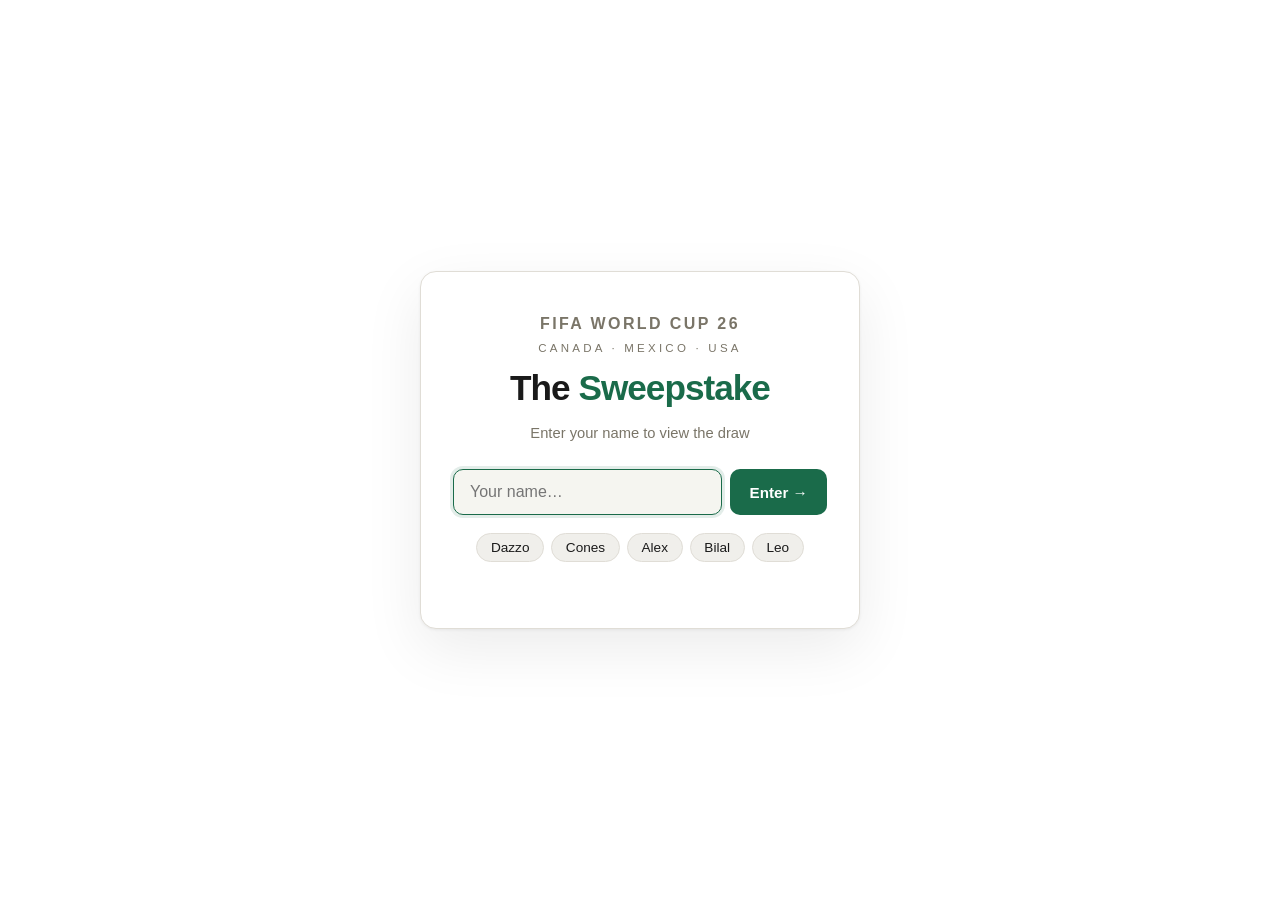
==== index.html @ 01c24647 "Add dramatic clouds-parting reveal on login Replaces the simple fade with two banks of cloud that dr" ====
<!DOCTYPE html>
<html lang="en">
<head>
  <meta charset="UTF-8" />
  <meta name="viewport" content="width=device-width, initial-scale=1.0" />
  <title>World Cup 2026 Sweepstake</title>
  <link rel="stylesheet" href="styles.css" />
</head>
<body class="locked">
  <!-- ===== Gate / login ===== -->
  <div id="gate" class="gate">
    <div class="sky"></div>
    <div class="cloud-bank left"></div>
    <div class="cloud-bank right"></div>
    <div class="gate-card">
      <div class="gate-trophy">FIFA World Cup 26</div>
      <p class="gate-kicker">Canada · Mexico · USA</p>
      <h1 class="gate-title">The <span>Sweepstake</span></h1>
      <p class="gate-sub">Enter your name to view the draw</p>
      <form id="gate-form" autocomplete="off">
        <input id="gate-input" type="text" placeholder="Your name…" aria-label="Your name" spellcheck="false" />
        <button type="submit" class="gate-go">Enter →</button>
      </form>
      <div class="gate-chips" id="gate-chips"></div>
      <p class="gate-error" id="gate-error"></p>
    </div>
  </div>
  <canvas id="confetti" class="confetti"></canvas>

  <!-- ===== Main site ===== -->
  <div id="site" class="site">
  <header>
    <h1>World Cup 2026 <span>Sweepstake</span></h1>
    <p class="tagline">Canada &middot; Mexico &middot; USA &bull; 11 Jun &ndash; 19 Jul 2026</p>
    <nav class="tabs" role="tablist" aria-label="Sections">
      <button class="tab active" data-view="leaderboard" role="tab" id="tab-leaderboard" aria-controls="content" aria-selected="true">Leaderboard</button>
      <button class="tab" data-view="groups" role="tab" id="tab-groups" aria-controls="content" aria-selected="false">Group Stage</button>
      <button class="tab" data-view="bracket" role="tab" id="tab-bracket" aria-controls="content" aria-selected="false">Knockout</button>
      <button class="tab" data-view="players" role="tab" id="tab-players" aria-controls="content" aria-selected="false">Players</button>
    </nav>
  </header>

  <div class="livebar">
    <span id="whoami" class="whoami"></span>
    <span class="livebar-spacer"></span>
    <span id="live-status" class="live-status">&hellip;</span>
    <button id="live-refresh" class="live-refresh" title="Fetch latest results">Refresh</button>
  </div>

  <main id="content" role="tabpanel" tabindex="0" aria-labelledby="tab-leaderboard"></main>

  <footer>
    <p>Results load automatically from ESPN when you sign in. You can also edit <code>data.js</code> by hand &mdash; see <code>README.md</code>.</p>
  </footer>
  </div><!-- /#site -->

  <script src="data.js"></script>
  <script src="thirds.js"></script>
  <script src="engine.js"></script>
  <script src="live.js"></script>
  <script src="app.js"></script>
</body>
</html>
---- styles.css ----
:root {
  --bg: #f5f5f0;
  --panel: #ffffff;
  --panel2: #f0efeb;
  --line: #e0ddd6;
  --text: #1a1a1a;
  --muted: #7a7568;
  --accent: #1a6b4a;
  --gold: #b8860b;
}
* { box-sizing: border-box; }
body {
  margin: 0;
  font-family: -apple-system, BlinkMacSystemFont, "Segoe UI", Roboto, Helvetica, Arial, sans-serif;
  background: var(--bg);
  color: var(--text);
  line-height: 1.45;
}
header {
  padding: 1.4rem 1rem 0;
  text-align: center;
  background: linear-gradient(180deg, #ffffff 0%, var(--bg) 100%);
  border-bottom: 1px solid var(--line);
}
h1 { margin: 0; font-size: 1.8rem; letter-spacing: -0.5px; }
h1 span { color: var(--accent); }
.tagline { color: var(--muted); margin: 0.2rem 0 1rem; font-size: 0.9rem; }

.tabs { display: flex; gap: 0.25rem; justify-content: center; flex-wrap: wrap; }
.tab {
  background: var(--panel); color: var(--muted);
  border: 1px solid var(--line); border-bottom: none;
  padding: 0.6rem 1.1rem; font-size: 0.92rem; font-weight: 600;
  border-radius: 8px 8px 0 0; cursor: pointer;
}
.tab:hover { color: var(--text); }
.tab.active { background: var(--panel2); color: var(--text); border-color: var(--accent); }

.livebar { max-width: 1100px; margin: 0 auto; padding: 0.6rem 1rem 0; display: flex; align-items: center; gap: 0.6rem; justify-content: flex-end; }
.live-status { font-size: 0.8rem; color: var(--muted); }
.live-status::before { content: "\25CF"; margin-right: 0.4rem; }
.live-status.ok { color: var(--accent); }
.live-status.ok::before { color: var(--accent); }
.live-status.loading::before { color: var(--gold); }
.live-status.warn { color: var(--gold); }
.live-status.muted::before { color: var(--muted); }
.live-refresh { background: var(--panel); color: var(--text); border: 1px solid var(--line); border-radius: 7px; padding: 0.3rem 0.7rem; font-size: 0.8rem; cursor: pointer; }
.live-refresh:hover { border-color: var(--accent); }

main { max-width: 1100px; margin: 0 auto; padding: 0.8rem 1rem 3rem; }

/* leaderboard */
table.board { width: 100%; border-collapse: collapse; background: var(--panel); border-radius: 10px; overflow: hidden; box-shadow: 0 1px 3px rgba(0,0,0,0.06); }
table.board th, table.board td { padding: 0.7rem 0.6rem; text-align: center; border-bottom: 1px solid var(--line); }
table.board th { background: var(--panel2); color: var(--muted); font-size: 0.78rem; text-transform: uppercase; letter-spacing: 0.04em; }
table.board td:nth-child(2) { text-align: left; font-weight: 600; }
table.board td.rank { color: var(--muted); }
table.board tr:first-child td.pts { color: var(--gold); }
td.pts, .pts { font-weight: 800; color: var(--accent); font-size: 1.05rem; }
.pchip { display: inline-block; width: 12px; height: 12px; border-radius: 50%; margin-right: 0.5rem; vertical-align: middle; }
.rules { color: var(--muted); font-size: 0.85rem; text-align: center; margin-top: 1rem; }
.rules b { color: var(--text); }
table.board tr.leader td { background: rgba(184,134,11,0.08); }
table.board tr.leader td.pts { color: var(--gold); }
table.board tr.leader.me td { background: linear-gradient(90deg, rgba(184,134,11,0.10), rgba(26,107,74,0.08)); }
.medal { font-size: 1.05rem; line-height: 1; }

/* match centre (leaderboard) */
.matchcentre { display: grid; grid-template-columns: repeat(auto-fit, minmax(300px, 1fr)); gap: 1rem; margin-top: 1.4rem; }
.mc-col { background: var(--panel); border: 1px solid var(--line); border-radius: 12px; padding: 0.9rem 1rem; box-shadow: 0 1px 3px rgba(0,0,0,0.06); }
.mc-col h3 { margin: 0 0 0.6rem; font-size: 0.78rem; color: var(--muted); text-transform: uppercase; letter-spacing: 0.05em; }
.mc-row { display: grid; grid-template-columns: auto auto 1fr; align-items: center; gap: 0.5rem; padding: 0.4rem 0.3rem; border-bottom: 1px solid var(--line); font-size: 0.85rem; }
.mc-row:last-child { border-bottom: none; }
.mc-when { color: var(--muted); font-size: 0.68rem; white-space: nowrap; }
.mc-tag { color: var(--muted); font-size: 0.62rem; font-weight: 700; text-transform: uppercase; letter-spacing: 0.03em; border: 1px solid var(--line); border-radius: 5px; padding: 0.05rem 0.3rem; }
.mc-match { display: grid; grid-template-columns: 1fr auto 1fr; align-items: center; gap: 0.4rem; }
.mc-side { overflow: hidden; text-overflow: ellipsis; white-space: nowrap; }
.mc-side:first-child { justify-self: end; text-align: right; }
.mc-side.win { font-weight: 700; }
.mc-sc { font-weight: 700; color: var(--muted); min-width: 34px; text-align: center; font-variant-numeric: tabular-nums; }
.mc-row.done .mc-sc { color: var(--text); }
.mc-row.today { background: rgba(26,107,74,0.06); border-radius: 6px; }
.mc-row.today .mc-tag { border-color: var(--accent); color: var(--accent); }
.mc-row.mine .mc-when::before { content: "\2605 "; color: var(--accent); }
.mc-empty { color: var(--muted); font-size: 0.85rem; margin: 0.3rem 0; }
.mc-side .bdg, .mc-sc .bdg { color: var(--gold); font-size: 0.6rem; margin-left: 1px; }

/* grid of cards */
.grid { display: grid; grid-template-columns: repeat(auto-fill, minmax(320px, 1fr)); gap: 1rem; }
.card { background: var(--panel); border: 1px solid var(--line); border-radius: 12px; padding: 1rem; box-shadow: 0 1px 3px rgba(0,0,0,0.06); }
.card h3 { margin: 0 0 0.7rem; font-size: 1.1rem; display: flex; align-items: center; gap: 0.4rem; }

/* standings */
table.standings { width: 100%; border-collapse: collapse; font-size: 0.85rem; margin-bottom: 0.8rem; }
table.standings th, table.standings td { padding: 0.35rem 0.3rem; text-align: center; border-bottom: 1px solid var(--line); }
table.standings th { color: var(--muted); font-weight: 600; font-size: 0.72rem; }
table.standings .tname { text-align: left; min-width: 130px; }
table.standings tr.qual td { background: rgba(26,107,74,0.06); }
table.standings tr.third td { background: rgba(184,134,11,0.06); }

/* fixtures */
.fixtures { display: flex; flex-direction: column; gap: 0.3rem; }
.fx {
  display: grid; grid-template-columns: 64px 1fr auto 1fr; align-items: center;
  gap: 0.4rem; padding: 0.35rem 0.5rem; border-radius: 8px; background: var(--panel2); font-size: 0.85rem;
}
.fx .date { color: var(--muted); font-size: 0.72rem; display: flex; flex-direction: column; line-height: 1.2; }
.fx .date small { font-size: 0.66rem; opacity: 0.8; }
.fx .home { text-align: right; }
.fx .away { text-align: left; }
.fx .score { font-weight: 700; min-width: 38px; text-align: center; color: var(--muted); }
.fx.done .score { color: var(--text); }
.decided { display: block; font-size: 0.6rem; color: var(--gold); font-weight: 600; }

/* teams + owners */
.team { display: inline-flex; align-items: center; gap: 0.35rem; }
.team.out { color: var(--muted); text-decoration: line-through; opacity: 0.6; }
.team.tbd, .tbd { color: var(--muted); font-style: italic; }
.owner {
  display: inline-flex; align-items: center; justify-content: center;
  width: 16px; height: 16px; border-radius: 50%; font-size: 0.62rem; font-weight: 800; color: #fff;
}

/* connected bracket (top-bottom) */
.bracket2-wrap { overflow-x: auto; padding-bottom: 1rem; }
.bracket2 { position: relative; }
.blines { position: absolute; left: 0; top: 0; pointer-events: none; }
.blines path { fill: none; stroke: var(--line); stroke-width: 2; }
.brow { position: absolute; left: 0; width: 52px; display: flex; align-items: center; color: var(--muted); font-size: 0.7rem; font-weight: 700; text-transform: uppercase; letter-spacing: 0.03em; }
.bx { position: absolute; box-sizing: border-box; background: var(--panel); border: 1px solid var(--line); border-radius: 8px; overflow: hidden; font-size: 0.78rem; z-index: 1; box-shadow: 0 1px 3px rgba(0,0,0,0.06); }
.bx.done { border-color: #a3b8cc; }
.bx.mine { border-color: var(--accent); box-shadow: 0 0 0 1px var(--accent), 0 4px 16px rgba(26,107,74,0.12); }
.bxline { display: flex; justify-content: space-between; align-items: center; gap: 6px; padding: 3px 7px; height: 50%; }
.bxline + .bxline { border-top: 1px solid var(--line); }
.bxline.win { background: rgba(26,107,74,0.08); font-weight: 700; }
.bxline .bs { color: var(--muted); font-variant-numeric: tabular-nums; }
.bxline.win .bs { color: var(--text); }
.bxline .team { overflow: hidden; text-overflow: ellipsis; white-space: nowrap; }
.bx .src { color: var(--muted); font-style: italic; font-size: 0.72rem; }
.bx .proj { opacity: 0.85; font-style: italic; }
.bx .bdg { color: var(--gold); font-size: 0.6rem; margin-left: 2px; }
.bxcap { position: absolute; text-align: center; color: var(--muted); font-size: 0.6rem; line-height: 1; pointer-events: none; }
.tp { margin-top: 1.4rem; }
.tp h4 { margin: 0 0 0.4rem; color: var(--muted); font-size: 0.75rem; text-transform: uppercase; letter-spacing: 0.05em; }
.tp .bx { position: static; }
.tpwhen { color: var(--muted); font-size: 0.7rem; margin: 0.35rem 0 0; max-width: 124px; }
.brkey { display: flex; align-items: center; gap: 0.4rem; color: var(--muted); font-size: 0.8rem; margin-top: 1rem; flex-wrap: wrap; }
.brkey .dot { width: 10px; height: 10px; border-radius: 50%; display: inline-block; }

/* knockout as a stacked list (mobile) */
.ko-list { display: flex; flex-direction: column; gap: 1.3rem; }
.ko-round h3 { margin: 0 0 0.5rem; font-size: 0.82rem; color: var(--muted); text-transform: uppercase; letter-spacing: 0.04em; }
.ko-round .ties { display: flex; flex-direction: column; gap: 0.5rem; }
.ko-tie { background: var(--panel); border: 1px solid var(--line); border-radius: 10px; overflow: hidden; box-shadow: 0 1px 3px rgba(0,0,0,0.06); }
.ko-tie.done { border-color: #a3b8cc; }
.ko-tie.mine { border-color: var(--accent); box-shadow: 0 0 0 1px var(--accent), 0 4px 16px rgba(26,107,74,0.12); }
.ko-line { display: flex; justify-content: space-between; align-items: center; gap: 8px; padding: 0.5rem 0.7rem; font-size: 0.9rem; }
.ko-line + .ko-line { border-top: 1px solid var(--line); }
.ko-line.win { background: rgba(26,107,74,0.08); font-weight: 700; }
.ko-line .ko-s { color: var(--muted); font-variant-numeric: tabular-nums; }
.ko-line.win .ko-s { color: var(--text); }
.ko-line .src { color: var(--muted); font-style: italic; font-size: 0.85rem; }
.ko-line .proj { font-style: italic; opacity: 0.85; }
.ko-line .bdg { color: var(--gold); font-size: 0.6rem; margin-left: 2px; }
.ko-when { color: var(--muted); font-size: 0.72rem; padding: 0.35rem 0.7rem; border-top: 1px solid var(--line); background: var(--panel2); }

/* player breakdown */
.card.player h3 .ptotal { margin-left: auto; color: var(--accent); font-size: 0.95rem; }
.card .sub { color: var(--muted); font-size: 0.82rem; margin: -0.3rem 0 0.7rem; }
.teamlist { list-style: none; margin: 0; padding: 0; }
.teamlist li { display: flex; justify-content: space-between; align-items: center; padding: 0.35rem 0; border-bottom: 1px solid var(--line); font-size: 0.9rem; }
.teamlist li.out { opacity: 0.55; }
.teamlist li b { color: var(--accent); white-space: nowrap; }
.grp { color: var(--muted); font-weight: 600; margin-left: 0.2rem; }

footer { text-align: center; color: var(--muted); font-size: 0.8rem; padding: 1rem; border-top: 1px solid var(--line); }
footer code { background: var(--panel2); padding: 0.1rem 0.35rem; border-radius: 4px; }

/* ===== Gate / login ===== */
body.locked { overflow: hidden; }

.site {
  opacity: 0;
  transform: scale(0.985);
  transition: opacity 0.9s ease 0.4s, transform 1.1s cubic-bezier(.16,1,.3,1) 0.4s;
}
.site.reveal { opacity: 1; transform: none; }

.gate {
  position: fixed; inset: 0; z-index: 1000;
  display: flex; align-items: center; justify-content: center;
  overflow: hidden;
  background: transparent;
}
.gate.exit { pointer-events: none; }

/* daytime sky behind the clouds */
.sky {
  position: absolute; inset: 0; z-index: 0;
  background: linear-gradient(180deg, #bcdcf3 0%, #d6e8f3 45%, #eef3f1 100%);
  transition: opacity 1.2s ease;
}
.gate.exit .sky { opacity: 0; transition: opacity 1.4s ease 0.45s; }

/* two banks of cloud built from overlapping puffs, parting on login */
.cloud-bank {
  position: absolute; top: -15%; height: 130%; z-index: 1; pointer-events: none;
  filter: blur(8px);
  background-color: rgba(255,255,255,0);
  background-image:
    radial-gradient(circle at center, #fff 0 40px, rgba(255,255,255,0) 44px),
    radial-gradient(circle at center, #fff 0 40px, rgba(255,255,255,0) 44px);
  background-size: 78px 78px;
  background-position: 0 0, 39px 39px;
  transition: transform 1.9s cubic-bezier(.55,0,.25,1), opacity 1.5s ease 0.35s;
}
.cloud-bank.left { left: -12%; width: 64%; animation: cloudL 16s ease-in-out infinite alternate; }
.cloud-bank.right { right: -12%; width: 64%; animation: cloudR 16s ease-in-out infinite alternate; }
@keyframes cloudL { from { transform: translateX(-1.5%); } to { transform: translateX(1.5%); } }
@keyframes cloudR { from { transform: translateX(1.5%); } to { transform: translateX(-1.5%); } }

.gate.exit .cloud-bank { animation: none; }
.gate.exit .cloud-bank.left { transform: translateX(-118%) scale(1.08); opacity: 0; }
.gate.exit .cloud-bank.right { transform: translateX(118%) scale(1.08); opacity: 0; }
.gate.exit .gate-card {
  opacity: 0; transform: translateY(-10px) scale(0.96);
  transition: opacity 0.45s ease, transform 0.45s ease;
}

.gate-card {
  position: relative; z-index: 2; text-align: center;
  width: min(92vw, 440px); padding: 2.8rem 2rem 2.2rem;
  background: #ffffff;
  border: 1px solid var(--line);
  border-radius: 16px;
  box-shadow: 0 20px 60px rgba(0,0,0,0.08), 0 1px 3px rgba(0,0,0,0.06);
  animation: cardIn 0.6s ease both;
}
@keyframes cardIn { from { opacity: 0; transform: translateY(16px); } to { opacity: 1; transform: none; } }

.gate-trophy { font-size: 1rem; line-height: 1; color: var(--muted); letter-spacing: 0.15em; text-transform: uppercase; font-weight: 600; margin-bottom: 0.2rem; }
.gate-kicker { margin: 0.5rem 0 0; color: var(--muted); font-size: 0.72rem; letter-spacing: 0.28em; text-transform: uppercase; }
.gate-title { margin: 0.3rem 0 0; font-size: 2.2rem; font-weight: 800; letter-spacing: -1px; color: var(--text); }
.gate-title span { color: var(--accent); }
.gate-sub { color: var(--muted); margin: 0.6rem 0 1.6rem; font-size: 0.92rem; }

#gate-form { display: flex; gap: 0.5rem; }
#gate-input {
  flex: 1; padding: 0.8rem 1rem; font-size: 1rem; color: var(--text);
  background: var(--bg); border: 1px solid var(--line);
  border-radius: 10px; outline: none; transition: border-color .2s, box-shadow .2s;
}
#gate-input:focus { border-color: var(--accent); box-shadow: 0 0 0 3px rgba(26,107,74,0.12); }
.gate-go {
  padding: 0 1.2rem; font-size: 0.95rem; font-weight: 700; color: #fff; cursor: pointer;
  background: var(--accent); border: none; border-radius: 10px;
  transition: transform .12s ease, box-shadow .2s ease;
}
.gate-go:hover { transform: translateY(-1px); box-shadow: 0 4px 12px rgba(26,107,74,0.25); }
.gate-go:active { transform: translateY(0); }

.gate-chips { display: flex; flex-wrap: wrap; gap: 0.45rem; justify-content: center; margin-top: 1.1rem; }
.gate-chip {
  padding: 0.4rem 0.85rem; font-size: 0.85rem; color: var(--text); cursor: pointer;
  background: var(--panel2); border: 1px solid var(--line);
  border-radius: 999px; transition: background .15s, border-color .15s, transform .12s;
}
.gate-chip:hover { background: var(--bg); border-color: var(--accent); transform: translateY(-1px); }
.gate-error { min-height: 1.2em; margin: 0.9rem 0 0; color: #c0392b; font-size: 0.85rem; }
.gate-card.shake { animation: shake .45s; }
@keyframes shake { 10%,90%{transform:translateX(-2px)} 20%,80%{transform:translateX(4px)} 30%,50%,70%{transform:translateX(-8px)} 40%,60%{transform:translateX(8px)} }

.confetti { position: fixed; inset: 0; z-index: 1001; pointer-events: none; }

/* logged-in chip + "me" highlights */
.livebar-spacer { flex: 1; }
.whoami { display: none; align-items: center; gap: 0.4rem; font-size: 0.82rem; color: var(--muted); cursor: pointer; }
.whoami.show { display: inline-flex; }
.whoami b { color: var(--text); }
.whoami .switch { color: var(--muted); border: 1px solid var(--line); border-radius: 6px; padding: 0 0.35rem; font-size: 0.72rem; }
.whoami:hover .switch { border-color: var(--accent); color: var(--text); }
table.board tr.me td { background: rgba(26,107,74,0.08); }
table.board tr.me td:nth-child(2)::after { content: " you"; color: var(--accent); font-size: 0.7rem; font-weight: 700; }
.card.player.me { border-color: var(--accent); box-shadow: 0 0 0 1px var(--accent), 0 4px 16px rgba(26,107,74,0.10); }

@media (prefers-reduced-motion: reduce) {
  .site { transition: opacity .3s ease; transform: none; }
  .cloud-bank { animation: none; transition: opacity .4s ease; }
  .gate.exit .cloud-bank { transform: none; opacity: 0; }
  .gate.exit .sky { transition: opacity .4s ease; }
  .gate.exit .gate-card { transition: opacity .3s ease; transform: none; }
}

@media (max-width: 480px) {
  .fx { grid-template-columns: 52px 1fr auto 1fr; font-size: 0.8rem; }
  h1 { font-size: 1.4rem; }
  .gate-title { font-size: 1.7rem; }
  #gate-form { flex-direction: column; }
}
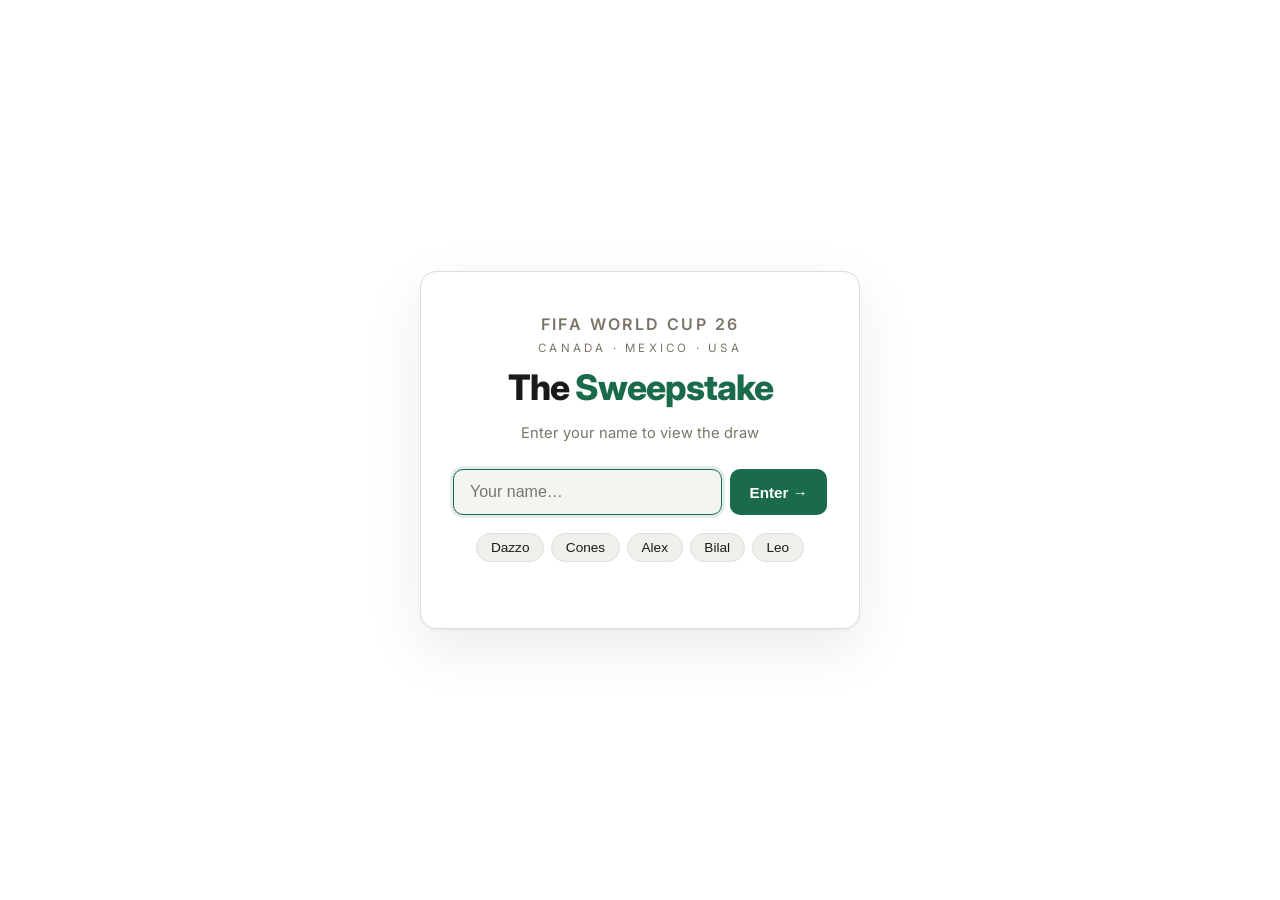
==== commit 388211f6: "Polish match centre, fonts, login, group tables and scrollbars - Coming up: drop the star marker; li" ====
--- a/index.html
+++ b/index.html
@@ -4,6 +4,9 @@
   <meta charset="UTF-8" />
   <meta name="viewport" content="width=device-width, initial-scale=1.0" />
   <title>World Cup 2026 Sweepstake</title>
+  <link rel="preconnect" href="https://fonts.googleapis.com" />
+  <link rel="preconnect" href="https://fonts.gstatic.com" crossorigin />
+  <link rel="stylesheet" href="https://fonts.googleapis.com/css2?family=Inter:wght@400;500;600;700;800&display=swap" />
   <link rel="stylesheet" href="styles.css" />
 </head>
 <body class="locked">
@@ -48,10 +51,6 @@
   </div>
 
   <main id="content" role="tabpanel" tabindex="0" aria-labelledby="tab-leaderboard"></main>
-
-  <footer>
-    <p>Results load automatically from ESPN when you sign in. You can also edit <code>data.js</code> by hand &mdash; see <code>README.md</code>.</p>
-  </footer>
   </div><!-- /#site -->
 
   <script src="data.js"></script>
--- a/styles.css
+++ b/styles.css
@@ -11,30 +11,41 @@
 * { box-sizing: border-box; }
 body {
   margin: 0;
-  font-family: -apple-system, BlinkMacSystemFont, "Segoe UI", Roboto, Helvetica, Arial, sans-serif;
+  font-family: "Inter", -apple-system, BlinkMacSystemFont, "Segoe UI", Roboto, Helvetica, Arial, sans-serif;
+  -webkit-font-smoothing: antialiased;
+  -moz-osx-font-smoothing: grayscale;
   background: var(--bg);
   color: var(--text);
   line-height: 1.45;
 }
 header {
-  padding: 1.4rem 1rem 0;
+  padding: 1.8rem 1rem 1.4rem;
   text-align: center;
   background: linear-gradient(180deg, #ffffff 0%, var(--bg) 100%);
   border-bottom: 1px solid var(--line);
 }
-h1 { margin: 0; font-size: 1.8rem; letter-spacing: -0.5px; }
+h1 { margin: 0; font-size: 1.9rem; letter-spacing: -0.5px; }
 h1 span { color: var(--accent); }
-.tagline { color: var(--muted); margin: 0.2rem 0 1rem; font-size: 0.9rem; }
-
-.tabs { display: flex; gap: 0.25rem; justify-content: center; flex-wrap: wrap; }
+.tagline { color: var(--muted); margin: 0.25rem 0 1.3rem; font-size: 0.9rem; }
+
+.tabs {
+  display: inline-flex; gap: 0.2rem; max-width: 100%;
+  padding: 0.3rem; background: var(--panel2);
+  border: 1px solid var(--line); border-radius: 14px;
+  box-shadow: inset 0 1px 2px rgba(0,0,0,0.03);
+}
 .tab {
-  background: var(--panel); color: var(--muted);
-  border: 1px solid var(--line); border-bottom: none;
-  padding: 0.6rem 1.1rem; font-size: 0.92rem; font-weight: 600;
-  border-radius: 8px 8px 0 0; cursor: pointer;
+  background: transparent; color: var(--muted);
+  border: none; white-space: nowrap;
+  padding: 0.5rem 1.15rem; font-size: 0.92rem; font-weight: 600;
+  border-radius: 10px; cursor: pointer;
+  transition: color .15s ease, background .15s ease, box-shadow .15s ease;
 }
 .tab:hover { color: var(--text); }
-.tab.active { background: var(--panel2); color: var(--text); border-color: var(--accent); }
+.tab.active {
+  background: var(--panel); color: var(--accent);
+  box-shadow: 0 1px 3px rgba(0,0,0,0.10), 0 1px 1px rgba(0,0,0,0.04);
+}
 
 .livebar { max-width: 1100px; margin: 0 auto; padding: 0.6rem 1rem 0; display: flex; align-items: center; gap: 0.6rem; justify-content: flex-end; }
 .live-status { font-size: 0.8rem; color: var(--muted); }
@@ -67,13 +78,13 @@
 
 /* match centre (leaderboard) */
 .matchcentre { display: grid; grid-template-columns: repeat(auto-fit, minmax(300px, 1fr)); gap: 1rem; margin-top: 1.4rem; }
-.mc-col { background: var(--panel); border: 1px solid var(--line); border-radius: 12px; padding: 0.9rem 1rem; box-shadow: 0 1px 3px rgba(0,0,0,0.06); }
-.mc-col h3 { margin: 0 0 0.6rem; font-size: 0.78rem; color: var(--muted); text-transform: uppercase; letter-spacing: 0.05em; }
-.mc-row { display: grid; grid-template-columns: auto auto 1fr; align-items: center; gap: 0.5rem; padding: 0.4rem 0.3rem; border-bottom: 1px solid var(--line); font-size: 0.85rem; }
+.mc-col { background: var(--panel); border: 1px solid var(--line); border-radius: 12px; padding: 0.6rem 0.9rem 0.8rem; box-shadow: 0 1px 3px rgba(0,0,0,0.06); }
+.mc-col h3 { margin: 0.3rem 0 0.5rem; font-size: 0.7rem; color: var(--muted); text-transform: uppercase; letter-spacing: 0.06em; }
+.mc-row { display: grid; grid-template-columns: 118px 62px minmax(0, 1fr); align-items: center; gap: 0.55rem; padding: 0.5rem 0.4rem; border-bottom: 1px solid var(--line); font-size: 0.85rem; }
 .mc-row:last-child { border-bottom: none; }
 .mc-when { color: var(--muted); font-size: 0.68rem; white-space: nowrap; }
-.mc-tag { color: var(--muted); font-size: 0.62rem; font-weight: 700; text-transform: uppercase; letter-spacing: 0.03em; border: 1px solid var(--line); border-radius: 5px; padding: 0.05rem 0.3rem; }
-.mc-match { display: grid; grid-template-columns: 1fr auto 1fr; align-items: center; gap: 0.4rem; }
+.mc-tag { justify-self: start; text-align: center; color: var(--muted); font-size: 0.6rem; font-weight: 700; text-transform: uppercase; letter-spacing: 0.03em; border: 1px solid var(--line); border-radius: 999px; padding: 0.1rem 0.4rem; white-space: nowrap; }
+.mc-match { display: grid; grid-template-columns: 1fr auto 1fr; align-items: center; gap: 0.45rem; }
 .mc-side { overflow: hidden; text-overflow: ellipsis; white-space: nowrap; }
 .mc-side:first-child { justify-self: end; text-align: right; }
 .mc-side.win { font-weight: 700; }
@@ -81,7 +92,9 @@
 .mc-row.done .mc-sc { color: var(--text); }
 .mc-row.today { background: rgba(26,107,74,0.06); border-radius: 6px; }
 .mc-row.today .mc-tag { border-color: var(--accent); color: var(--accent); }
-.mc-row.mine .mc-when::before { content: "\2605 "; color: var(--accent); }
+/* a row where one of your teams is playing — lightly tinted, no marker */
+.mc-row.mine { background: rgba(184,134,11,0.07); border-radius: 6px; }
+.mc-row.mine.today { background: linear-gradient(90deg, rgba(184,134,11,0.10), rgba(26,107,74,0.07)); }
 .mc-empty { color: var(--muted); font-size: 0.85rem; margin: 0.3rem 0; }
 .mc-side .bdg, .mc-sc .bdg { color: var(--gold); font-size: 0.6rem; margin-left: 1px; }
 
@@ -90,11 +103,30 @@
 .card { background: var(--panel); border: 1px solid var(--line); border-radius: 12px; padding: 1rem; box-shadow: 0 1px 3px rgba(0,0,0,0.06); }
 .card h3 { margin: 0 0 0.7rem; font-size: 1.1rem; display: flex; align-items: center; gap: 0.4rem; }
 
+/* horizontal scroller (group stage) — one row, edges faded out */
+.hscroll {
+  display: flex; gap: 1rem; overflow-x: auto; overflow-y: hidden;
+  align-items: flex-start;
+  padding: 0.5rem 1.6rem 1.2rem;
+  scroll-snap-type: x proximity;
+  -webkit-overflow-scrolling: touch;
+  scrollbar-width: thin; scrollbar-color: var(--line) transparent;
+  -webkit-mask-image: linear-gradient(90deg, transparent 0, #000 1.6rem, #000 calc(100% - 1.6rem), transparent 100%);
+          mask-image: linear-gradient(90deg, transparent 0, #000 1.6rem, #000 calc(100% - 1.6rem), transparent 100%);
+}
+.hscroll > .card { flex: 0 0 380px; scroll-snap-align: start; }
+.hscroll::-webkit-scrollbar { height: 8px; }
+.hscroll::-webkit-scrollbar-thumb { background: var(--line); border-radius: 999px; }
+.hscroll::-webkit-scrollbar-thumb:hover { background: var(--muted); }
+.hscroll::-webkit-scrollbar-track { background: transparent; }
+
 /* standings */
 table.standings { width: 100%; border-collapse: collapse; font-size: 0.85rem; margin-bottom: 0.8rem; }
 table.standings th, table.standings td { padding: 0.35rem 0.3rem; text-align: center; border-bottom: 1px solid var(--line); }
 table.standings th { color: var(--muted); font-weight: 600; font-size: 0.72rem; }
-table.standings .tname { text-align: left; min-width: 130px; }
+/* fixed height sized for two lines so every row is identical, wrapped or not */
+table.standings tbody td { height: 3.3rem; }
+table.standings .tname { text-align: left; min-width: 150px; white-space: nowrap; }
 table.standings tr.qual td { background: rgba(26,107,74,0.06); }
 table.standings tr.third td { background: rgba(184,134,11,0.06); }
 
@@ -103,6 +135,8 @@
 .fx {
   display: grid; grid-template-columns: 64px 1fr auto 1fr; align-items: center;
   gap: 0.4rem; padding: 0.35rem 0.5rem; border-radius: 8px; background: var(--panel2); font-size: 0.85rem;
+  /* fixed height sized for two lines: every fixture row is identical, wrapped or not */
+  height: 3.3rem;
 }
 .fx .date { color: var(--muted); font-size: 0.72rem; display: flex; flex-direction: column; line-height: 1.2; }
 .fx .date small { font-size: 0.66rem; opacity: 0.8; }
@@ -122,7 +156,15 @@
 }
 
 /* connected bracket (top-bottom) */
-.bracket2-wrap { overflow-x: auto; padding-bottom: 1rem; }
+.bracket2-wrap {
+  overflow-x: auto; padding-bottom: 0.5rem;
+  scrollbar-width: thin; scrollbar-color: var(--line) transparent;
+  -webkit-overflow-scrolling: touch;
+}
+.bracket2-wrap::-webkit-scrollbar { height: 8px; }
+.bracket2-wrap::-webkit-scrollbar-thumb { background: var(--line); border-radius: 999px; }
+.bracket2-wrap::-webkit-scrollbar-thumb:hover { background: var(--muted); }
+.bracket2-wrap::-webkit-scrollbar-track { background: transparent; margin: 0 0.5rem; }
 .bracket2 { position: relative; }
 .blines { position: absolute; left: 0; top: 0; pointer-events: none; }
 .blines path { fill: none; stroke: var(--line); stroke-width: 2; }
@@ -173,16 +215,13 @@
 .teamlist li b { color: var(--accent); white-space: nowrap; }
 .grp { color: var(--muted); font-weight: 600; margin-left: 0.2rem; }
 
-footer { text-align: center; color: var(--muted); font-size: 0.8rem; padding: 1rem; border-top: 1px solid var(--line); }
-footer code { background: var(--panel2); padding: 0.1rem 0.35rem; border-radius: 4px; }
-
 /* ===== Gate / login ===== */
 body.locked { overflow: hidden; }
 
 .site {
   opacity: 0;
   transform: scale(0.985);
-  transition: opacity 0.9s ease 0.4s, transform 1.1s cubic-bezier(.16,1,.3,1) 0.4s;
+  transition: opacity 0.45s ease 0.1s, transform 0.55s cubic-bezier(.16,1,.3,1) 0.1s;
 }
 .site.reveal { opacity: 1; transform: none; }
 
@@ -191,8 +230,9 @@
   display: flex; align-items: center; justify-content: center;
   overflow: hidden;
   background: transparent;
-}
-.gate.exit { pointer-events: none; }
+  transition: opacity 0.5s ease;
+}
+.gate.exit { pointer-events: none; opacity: 0; }
 
 /* daytime sky behind the clouds */
 .sky {
@@ -200,7 +240,7 @@
   background: linear-gradient(180deg, #bcdcf3 0%, #d6e8f3 45%, #eef3f1 100%);
   transition: opacity 1.2s ease;
 }
-.gate.exit .sky { opacity: 0; transition: opacity 1.4s ease 0.45s; }
+.gate.exit .sky { opacity: 0; transition: opacity 0.6s ease 0.2s; }
 
 /* two banks of cloud built from overlapping puffs, parting on login */
 .cloud-bank {
@@ -212,7 +252,7 @@
     radial-gradient(circle at center, #fff 0 40px, rgba(255,255,255,0) 44px);
   background-size: 78px 78px;
   background-position: 0 0, 39px 39px;
-  transition: transform 1.9s cubic-bezier(.55,0,.25,1), opacity 1.5s ease 0.35s;
+  transition: transform 0.6s cubic-bezier(.55,0,.25,1), opacity 0.5s ease;
 }
 .cloud-bank.left { left: -12%; width: 64%; animation: cloudL 16s ease-in-out infinite alternate; }
 .cloud-bank.right { right: -12%; width: 64%; animation: cloudR 16s ease-in-out infinite alternate; }
@@ -291,9 +331,28 @@
   .gate.exit .gate-card { transition: opacity .3s ease; transform: none; }
 }
 
+@media (max-width: 720px) {
+  header { padding: 1.2rem 0.75rem 1rem; }
+  h1 { font-size: 1.5rem; }
+  .tagline { margin-bottom: 1rem; }
+  main { padding: 0.8rem 0.75rem 3rem; }
+  .livebar { padding: 0.6rem 0.75rem 0; }
+  /* tab bar becomes a swipeable strip instead of wrapping */
+  .tabs {
+    display: flex; width: 100%; overflow-x: auto;
+    justify-content: flex-start; border-radius: 12px;
+    scrollbar-width: none; -webkit-overflow-scrolling: touch;
+  }
+  .tabs::-webkit-scrollbar { display: none; }
+  .tab { flex: 1 0 auto; padding: 0.5rem 0.9rem; }
+  .hscroll > .card { flex-basis: 84vw; max-width: 360px; }
+}
+
 @media (max-width: 480px) {
-  .fx { grid-template-columns: 52px 1fr auto 1fr; font-size: 0.8rem; }
-  h1 { font-size: 1.4rem; }
+  .fx { grid-template-columns: 48px 1fr auto 1fr; font-size: 0.8rem; gap: 0.3rem; }
+  .mc-row { grid-template-columns: 104px 56px minmax(0, 1fr); gap: 0.4rem; font-size: 0.82rem; }
+  .mc-when { font-size: 0.64rem; }
   .gate-title { font-size: 1.7rem; }
+  .gate-card { padding: 2.2rem 1.4rem 1.8rem; }
   #gate-form { flex-direction: column; }
 }
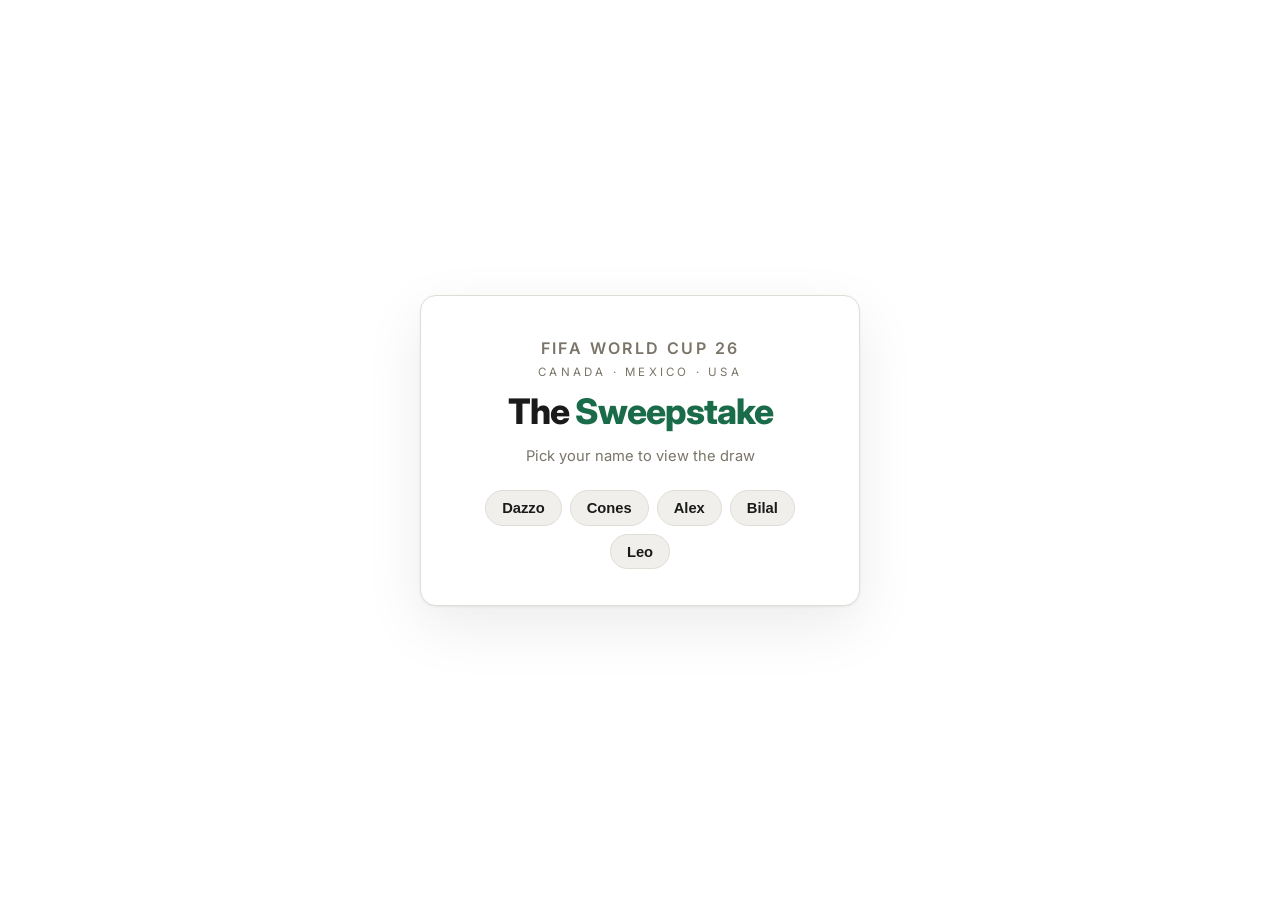
==== commit c213ae92: "Group nav snaps to groups, KO projects from live standings, name-picker login - Group-stage arrows n" ====
--- a/index.html
+++ b/index.html
@@ -19,13 +19,8 @@
       <div class="gate-trophy">FIFA World Cup 26</div>
       <p class="gate-kicker">Canada · Mexico · USA</p>
       <h1 class="gate-title">The <span>Sweepstake</span></h1>
-      <p class="gate-sub">Enter your name to view the draw</p>
-      <form id="gate-form" autocomplete="off">
-        <input id="gate-input" type="text" placeholder="Your name…" aria-label="Your name" spellcheck="false" />
-        <button type="submit" class="gate-go">Enter →</button>
-      </form>
+      <p class="gate-sub">Pick your name to view the draw</p>
       <div class="gate-chips" id="gate-chips"></div>
-      <p class="gate-error" id="gate-error"></p>
     </div>
   </div>
   <canvas id="confetti" class="confetti"></canvas>
@@ -46,8 +41,6 @@
   <div class="livebar">
     <span id="whoami" class="whoami"></span>
     <span class="livebar-spacer"></span>
-    <span id="live-status" class="live-status">&hellip;</span>
-    <button id="live-refresh" class="live-refresh" title="Fetch latest results">Refresh</button>
   </div>
 
   <main id="content" role="tabpanel" tabindex="0" aria-labelledby="tab-leaderboard"></main>
--- a/styles.css
+++ b/styles.css
@@ -77,16 +77,24 @@
 .medal { font-size: 1.05rem; line-height: 1; }
 
 /* match centre (leaderboard) */
-.matchcentre { display: grid; grid-template-columns: repeat(auto-fit, minmax(300px, 1fr)); gap: 1rem; margin-top: 1.4rem; }
+.matchcentre { display: grid; grid-template-columns: repeat(auto-fit, minmax(min(400px, 100%), 1fr)); gap: 1rem; margin-top: 1.4rem; }
 .mc-col { background: var(--panel); border: 1px solid var(--line); border-radius: 12px; padding: 0.6rem 0.9rem 0.8rem; box-shadow: 0 1px 3px rgba(0,0,0,0.06); }
 .mc-col h3 { margin: 0.3rem 0 0.5rem; font-size: 0.7rem; color: var(--muted); text-transform: uppercase; letter-spacing: 0.06em; }
-.mc-row { display: grid; grid-template-columns: 118px 62px minmax(0, 1fr); align-items: center; gap: 0.55rem; padding: 0.5rem 0.4rem; border-bottom: 1px solid var(--line); font-size: 0.85rem; }
+.mc-row { display: grid; grid-template-columns: 92px 62px minmax(0, 1fr); align-items: center; gap: 0.5rem; padding: 0.5rem 0.4rem; border-bottom: 1px solid var(--line); font-size: 0.85rem; }
 .mc-row:last-child { border-bottom: none; }
-.mc-when { color: var(--muted); font-size: 0.68rem; white-space: nowrap; }
+.mc-when { color: var(--muted); font-size: 0.68rem; display: flex; flex-direction: column; line-height: 1.25; }
+.mc-when small { font-size: 0.94em; opacity: 0.85; }
 .mc-tag { justify-self: start; text-align: center; color: var(--muted); font-size: 0.6rem; font-weight: 700; text-transform: uppercase; letter-spacing: 0.03em; border: 1px solid var(--line); border-radius: 999px; padding: 0.1rem 0.4rem; white-space: nowrap; }
-.mc-match { display: grid; grid-template-columns: 1fr auto 1fr; align-items: center; gap: 0.45rem; }
-.mc-side { overflow: hidden; text-overflow: ellipsis; white-space: nowrap; }
-.mc-side:first-child { justify-self: end; text-align: right; }
+.mc-match { display: grid; grid-template-columns: 1fr auto 1fr; align-items: center; gap: 0.4rem; }
+/* each side is a flex row: the owner badge sits on the inner edge (next to the
+   score) and long names wrap to a second line rather than truncating */
+.mc-side { display: flex; align-items: center; gap: 0.35rem; min-width: 0; overflow: hidden; }
+.mc-side > * { min-width: 0; }
+.mc-side .owner { flex: 0 0 auto; }
+.mc-side .team { max-width: 100%; }
+.mc-side .tnm { min-width: 0; }
+.mc-side:first-child { justify-content: flex-end; text-align: right; }
+.mc-side:last-child { justify-content: flex-start; text-align: left; }
 .mc-side.win { font-weight: 700; }
 .mc-sc { font-weight: 700; color: var(--muted); min-width: 34px; text-align: center; font-variant-numeric: tabular-nums; }
 .mc-row.done .mc-sc { color: var(--text); }
@@ -103,6 +111,22 @@
 .card { background: var(--panel); border: 1px solid var(--line); border-radius: 12px; padding: 1rem; box-shadow: 0 1px 3px rgba(0,0,0,0.06); }
 .card h3 { margin: 0 0 0.7rem; font-size: 1.1rem; display: flex; align-items: center; gap: 0.4rem; }
 
+/* group stage scroller + its mobile navigation arrows */
+.groups-wrap { position: relative; }
+.gnav {
+  display: none; position: fixed; bottom: 1rem;
+  z-index: 50; width: 44px; height: 44px; border-radius: 50%;
+  align-items: center; justify-content: center;
+  background: var(--panel); border: 1px solid var(--line); color: var(--accent);
+  font-size: 1.5rem; line-height: 1; cursor: pointer;
+  box-shadow: 0 3px 12px rgba(0,0,0,0.2);
+  transition: opacity .15s ease, border-color .15s ease;
+}
+.gnav.prev { right: 4.2rem; }
+.gnav.next { right: 1rem; }
+.gnav:disabled { opacity: 0.3; cursor: default; }
+.gnav:not(:disabled):hover { border-color: var(--accent); }
+
 /* horizontal scroller (group stage) — one row, edges faded out */
 .hscroll {
   display: flex; gap: 1rem; overflow-x: auto; overflow-y: hidden;
@@ -114,7 +138,7 @@
   -webkit-mask-image: linear-gradient(90deg, transparent 0, #000 1.6rem, #000 calc(100% - 1.6rem), transparent 100%);
           mask-image: linear-gradient(90deg, transparent 0, #000 1.6rem, #000 calc(100% - 1.6rem), transparent 100%);
 }
-.hscroll > .card { flex: 0 0 380px; scroll-snap-align: start; }
+.hscroll > .card { flex: 0 0 440px; scroll-snap-align: start; }
 .hscroll::-webkit-scrollbar { height: 8px; }
 .hscroll::-webkit-scrollbar-thumb { background: var(--line); border-radius: 999px; }
 .hscroll::-webkit-scrollbar-thumb:hover { background: var(--muted); }
@@ -152,7 +176,7 @@
 .team.tbd, .tbd { color: var(--muted); font-style: italic; }
 .owner {
   display: inline-flex; align-items: center; justify-content: center;
-  width: 16px; height: 16px; border-radius: 50%; font-size: 0.62rem; font-weight: 800; color: #fff;
+  flex: 0 0 auto; width: 16px; height: 16px; border-radius: 50%; font-size: 0.62rem; font-weight: 800; color: #fff;
 }
 
 /* connected bracket (top-bottom) */
@@ -177,7 +201,8 @@
 .bxline.win { background: rgba(26,107,74,0.08); font-weight: 700; }
 .bxline .bs { color: var(--muted); font-variant-numeric: tabular-nums; }
 .bxline.win .bs { color: var(--text); }
-.bxline .team { overflow: hidden; text-overflow: ellipsis; white-space: nowrap; }
+.bxline .team { overflow: hidden; white-space: nowrap; min-width: 0; }
+.bxline .tnm { overflow: hidden; text-overflow: ellipsis; min-width: 0; }
 .bx .src { color: var(--muted); font-style: italic; font-size: 0.72rem; }
 .bx .proj { opacity: 0.85; font-style: italic; }
 .bx .bdg { color: var(--gold); font-size: 0.6rem; margin-left: 2px; }
@@ -188,6 +213,21 @@
 .tpwhen { color: var(--muted); font-size: 0.7rem; margin: 0.35rem 0 0; max-width: 124px; }
 .brkey { display: flex; align-items: center; gap: 0.4rem; color: var(--muted); font-size: 0.8rem; margin-top: 1rem; flex-wrap: wrap; }
 .brkey .dot { width: 10px; height: 10px; border-radius: 50%; display: inline-block; }
+
+/* desktop bracket hover tooltip */
+.bxtip {
+  position: fixed; z-index: 1002; pointer-events: none;
+  max-width: 260px; padding: 0.55rem 0.7rem;
+  background: #1a1a1a; color: #fff; border-radius: 8px;
+  font-size: 0.78rem; line-height: 1.4;
+  box-shadow: 0 6px 24px rgba(0,0,0,0.28);
+  opacity: 0; transform: translateY(4px);
+  transition: opacity .12s ease, transform .12s ease;
+}
+.bxtip.show { opacity: 1; transform: none; }
+.bxtip-h { font-weight: 700; display: flex; flex-direction: column; gap: 0.1rem; margin-bottom: 0.35rem; }
+.bxtip-when { font-weight: 500; color: #d8c27a; font-size: 0.72rem; }
+.bxtip-paths { display: flex; flex-direction: column; gap: 0.2rem; color: #d6d6d6; }
 
 /* knockout as a stacked list (mobile) */
 .ko-list { display: flex; flex-direction: column; gap: 1.3rem; }
@@ -282,33 +322,16 @@
 .gate-kicker { margin: 0.5rem 0 0; color: var(--muted); font-size: 0.72rem; letter-spacing: 0.28em; text-transform: uppercase; }
 .gate-title { margin: 0.3rem 0 0; font-size: 2.2rem; font-weight: 800; letter-spacing: -1px; color: var(--text); }
 .gate-title span { color: var(--accent); }
-.gate-sub { color: var(--muted); margin: 0.6rem 0 1.6rem; font-size: 0.92rem; }
-
-#gate-form { display: flex; gap: 0.5rem; }
-#gate-input {
-  flex: 1; padding: 0.8rem 1rem; font-size: 1rem; color: var(--text);
-  background: var(--bg); border: 1px solid var(--line);
-  border-radius: 10px; outline: none; transition: border-color .2s, box-shadow .2s;
-}
-#gate-input:focus { border-color: var(--accent); box-shadow: 0 0 0 3px rgba(26,107,74,0.12); }
-.gate-go {
-  padding: 0 1.2rem; font-size: 0.95rem; font-weight: 700; color: #fff; cursor: pointer;
-  background: var(--accent); border: none; border-radius: 10px;
-  transition: transform .12s ease, box-shadow .2s ease;
-}
-.gate-go:hover { transform: translateY(-1px); box-shadow: 0 4px 12px rgba(26,107,74,0.25); }
-.gate-go:active { transform: translateY(0); }
-
-.gate-chips { display: flex; flex-wrap: wrap; gap: 0.45rem; justify-content: center; margin-top: 1.1rem; }
+.gate-sub { color: var(--muted); margin: 0.6rem 0 1.4rem; font-size: 0.92rem; }
+
+.gate-chips { display: flex; flex-wrap: wrap; gap: 0.5rem; justify-content: center; }
 .gate-chip {
-  padding: 0.4rem 0.85rem; font-size: 0.85rem; color: var(--text); cursor: pointer;
+  padding: 0.55rem 1rem; font-size: 0.92rem; font-weight: 600; color: var(--text); cursor: pointer;
   background: var(--panel2); border: 1px solid var(--line);
-  border-radius: 999px; transition: background .15s, border-color .15s, transform .12s;
-}
-.gate-chip:hover { background: var(--bg); border-color: var(--accent); transform: translateY(-1px); }
-.gate-error { min-height: 1.2em; margin: 0.9rem 0 0; color: #c0392b; font-size: 0.85rem; }
-.gate-card.shake { animation: shake .45s; }
-@keyframes shake { 10%,90%{transform:translateX(-2px)} 20%,80%{transform:translateX(4px)} 30%,50%,70%{transform:translateX(-8px)} 40%,60%{transform:translateX(8px)} }
+  border-radius: 999px; transition: background .15s, border-color .15s, transform .12s, box-shadow .2s;
+}
+.gate-chip:hover { background: var(--bg); border-color: var(--accent); transform: translateY(-1px); box-shadow: 0 4px 12px rgba(26,107,74,0.18); }
+.gate-chip:active { transform: translateY(0); }
 
 .confetti { position: fixed; inset: 0; z-index: 1001; pointer-events: none; }
 
@@ -345,13 +368,19 @@
   }
   .tabs::-webkit-scrollbar { display: none; }
   .tab { flex: 1 0 auto; padding: 0.5rem 0.9rem; }
-  .hscroll > .card { flex-basis: 84vw; max-width: 360px; }
+  .hscroll > .card { flex-basis: 90vw; max-width: 420px; }
+  /* group navigation arrows are mobile-only */
+  .gnav { display: inline-flex; }
 }
 
 @media (max-width: 480px) {
   .fx { grid-template-columns: 48px 1fr auto 1fr; font-size: 0.8rem; gap: 0.3rem; }
-  .mc-row { grid-template-columns: 104px 56px minmax(0, 1fr); gap: 0.4rem; font-size: 0.82rem; }
-  .mc-when { font-size: 0.64rem; }
+  /* phones: date + group tag share the top line, the match gets a full-width
+     row of its own so long names have room and the tag can't overlap them */
+  .mc-row { grid-template-columns: 1fr auto; column-gap: 0.5rem; row-gap: 0.3rem; font-size: 0.85rem; padding: 0.55rem 0.3rem; }
+  .mc-when { grid-column: 1; grid-row: 1; flex-direction: row; flex-wrap: wrap; align-items: baseline; gap: 0.05rem 0.4rem; font-size: 0.7rem; }
+  .mc-tag { grid-column: 2; grid-row: 1; align-self: center; }
+  .mc-match { grid-column: 1 / -1; grid-row: 2; }
   .gate-title { font-size: 1.7rem; }
   .gate-card { padding: 2.2rem 1.4rem 1.8rem; }
   #gate-form { flex-direction: column; }
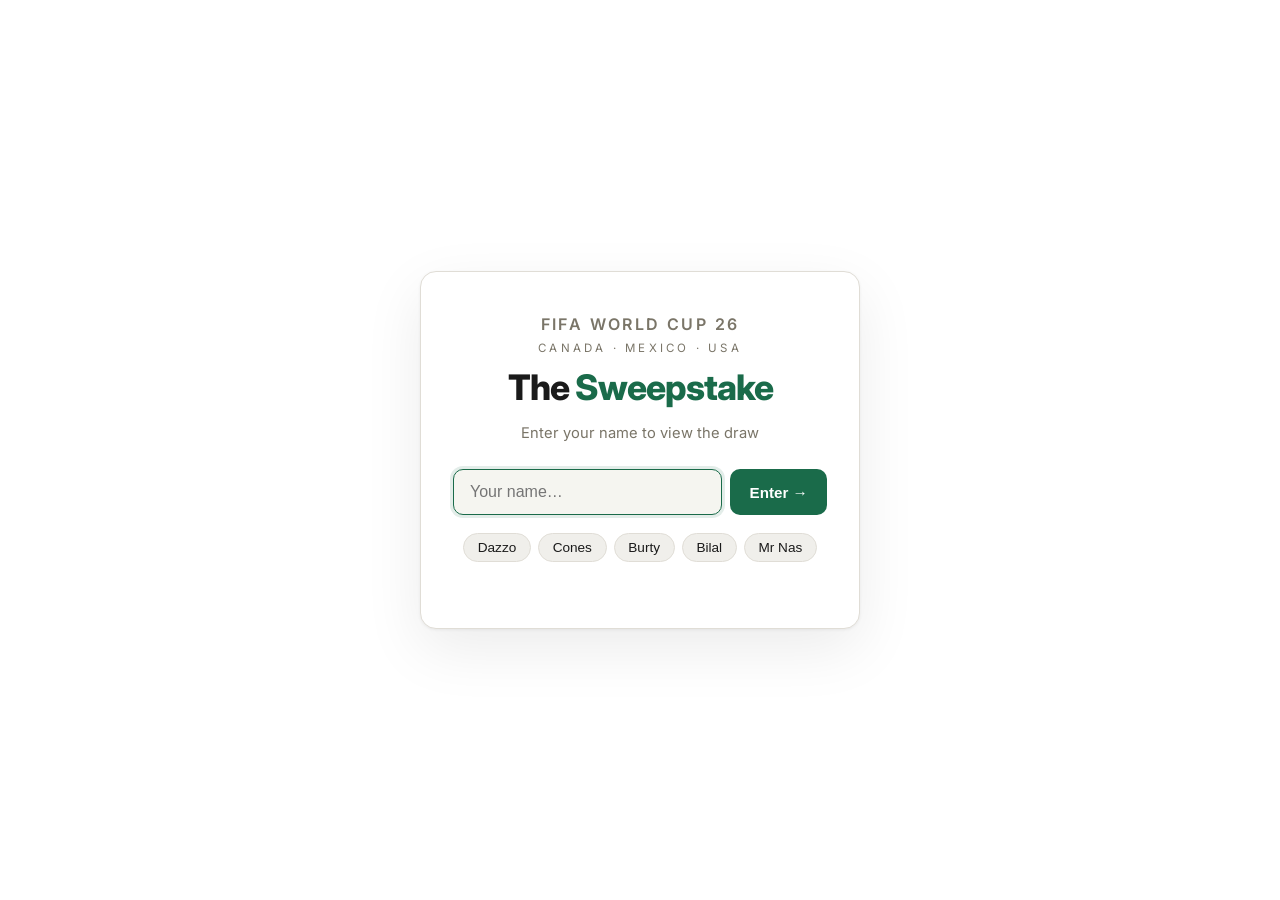
==== commit 86cae00b: "Add League tab ranking all teams by sweepstake points" ====
--- a/index.html
+++ b/index.html
@@ -19,8 +19,13 @@
       <div class="gate-trophy">FIFA World Cup 26</div>
       <p class="gate-kicker">Canada · Mexico · USA</p>
       <h1 class="gate-title">The <span>Sweepstake</span></h1>
-      <p class="gate-sub">Pick your name to view the draw</p>
+      <p class="gate-sub">Enter your name to view the draw</p>
+      <form id="gate-form" autocomplete="off">
+        <input id="gate-input" type="text" placeholder="Your name…" aria-label="Your name" spellcheck="false" />
+        <button type="submit" class="gate-go">Enter →</button>
+      </form>
       <div class="gate-chips" id="gate-chips"></div>
+      <p class="gate-error" id="gate-error"></p>
     </div>
   </div>
   <canvas id="confetti" class="confetti"></canvas>
@@ -34,6 +39,7 @@
       <button class="tab active" data-view="leaderboard" role="tab" id="tab-leaderboard" aria-controls="content" aria-selected="true">Leaderboard</button>
       <button class="tab" data-view="groups" role="tab" id="tab-groups" aria-controls="content" aria-selected="false">Group Stage</button>
       <button class="tab" data-view="bracket" role="tab" id="tab-bracket" aria-controls="content" aria-selected="false">Knockout</button>
+      <button class="tab" data-view="league" role="tab" id="tab-league" aria-controls="content" aria-selected="false">League</button>
       <button class="tab" data-view="players" role="tab" id="tab-players" aria-controls="content" aria-selected="false">Players</button>
     </nav>
   </header>
--- a/styles.css
+++ b/styles.css
@@ -138,7 +138,7 @@
   -webkit-mask-image: linear-gradient(90deg, transparent 0, #000 1.6rem, #000 calc(100% - 1.6rem), transparent 100%);
           mask-image: linear-gradient(90deg, transparent 0, #000 1.6rem, #000 calc(100% - 1.6rem), transparent 100%);
 }
-.hscroll > .card { flex: 0 0 440px; scroll-snap-align: start; }
+.hscroll > .card { flex: 0 0 380px; scroll-snap-align: start; }
 .hscroll::-webkit-scrollbar { height: 8px; }
 .hscroll::-webkit-scrollbar-thumb { background: var(--line); border-radius: 999px; }
 .hscroll::-webkit-scrollbar-thumb:hover { background: var(--muted); }
@@ -176,7 +176,7 @@
 .team.tbd, .tbd { color: var(--muted); font-style: italic; }
 .owner {
   display: inline-flex; align-items: center; justify-content: center;
-  flex: 0 0 auto; width: 16px; height: 16px; border-radius: 50%; font-size: 0.62rem; font-weight: 800; color: #fff;
+  width: 16px; height: 16px; border-radius: 50%; font-size: 0.62rem; font-weight: 800; color: #fff;
 }
 
 /* connected bracket (top-bottom) */
@@ -322,16 +322,33 @@
 .gate-kicker { margin: 0.5rem 0 0; color: var(--muted); font-size: 0.72rem; letter-spacing: 0.28em; text-transform: uppercase; }
 .gate-title { margin: 0.3rem 0 0; font-size: 2.2rem; font-weight: 800; letter-spacing: -1px; color: var(--text); }
 .gate-title span { color: var(--accent); }
-.gate-sub { color: var(--muted); margin: 0.6rem 0 1.4rem; font-size: 0.92rem; }
-
-.gate-chips { display: flex; flex-wrap: wrap; gap: 0.5rem; justify-content: center; }
+.gate-sub { color: var(--muted); margin: 0.6rem 0 1.6rem; font-size: 0.92rem; }
+
+#gate-form { display: flex; gap: 0.5rem; }
+#gate-input {
+  flex: 1; padding: 0.8rem 1rem; font-size: 1rem; color: var(--text);
+  background: var(--bg); border: 1px solid var(--line);
+  border-radius: 10px; outline: none; transition: border-color .2s, box-shadow .2s;
+}
+#gate-input:focus { border-color: var(--accent); box-shadow: 0 0 0 3px rgba(26,107,74,0.12); }
+.gate-go {
+  padding: 0 1.2rem; font-size: 0.95rem; font-weight: 700; color: #fff; cursor: pointer;
+  background: var(--accent); border: none; border-radius: 10px;
+  transition: transform .12s ease, box-shadow .2s ease;
+}
+.gate-go:hover { transform: translateY(-1px); box-shadow: 0 4px 12px rgba(26,107,74,0.25); }
+.gate-go:active { transform: translateY(0); }
+
+.gate-chips { display: flex; flex-wrap: wrap; gap: 0.45rem; justify-content: center; margin-top: 1.1rem; }
 .gate-chip {
-  padding: 0.55rem 1rem; font-size: 0.92rem; font-weight: 600; color: var(--text); cursor: pointer;
+  padding: 0.4rem 0.85rem; font-size: 0.85rem; color: var(--text); cursor: pointer;
   background: var(--panel2); border: 1px solid var(--line);
-  border-radius: 999px; transition: background .15s, border-color .15s, transform .12s, box-shadow .2s;
-}
-.gate-chip:hover { background: var(--bg); border-color: var(--accent); transform: translateY(-1px); box-shadow: 0 4px 12px rgba(26,107,74,0.18); }
-.gate-chip:active { transform: translateY(0); }
+  border-radius: 999px; transition: background .15s, border-color .15s, transform .12s;
+}
+.gate-chip:hover { background: var(--bg); border-color: var(--accent); transform: translateY(-1px); }
+.gate-error { min-height: 1.2em; margin: 0.9rem 0 0; color: #c0392b; font-size: 0.85rem; }
+.gate-card.shake { animation: shake .45s; }
+@keyframes shake { 10%,90%{transform:translateX(-2px)} 20%,80%{transform:translateX(4px)} 30%,50%,70%{transform:translateX(-8px)} 40%,60%{transform:translateX(8px)} }
 
 .confetti { position: fixed; inset: 0; z-index: 1001; pointer-events: none; }
 
@@ -344,6 +361,8 @@
 .whoami:hover .switch { border-color: var(--accent); color: var(--text); }
 table.board tr.me td { background: rgba(26,107,74,0.08); }
 table.board tr.me td:nth-child(2)::after { content: " you"; color: var(--accent); font-size: 0.7rem; font-weight: 700; }
+table.board.league tr.mine td { background: rgba(26,107,74,0.08); }
+table.board.league td.tname { white-space: nowrap; }
 .card.player.me { border-color: var(--accent); box-shadow: 0 0 0 1px var(--accent), 0 4px 16px rgba(26,107,74,0.10); }
 
 @media (prefers-reduced-motion: reduce) {
@@ -368,7 +387,7 @@
   }
   .tabs::-webkit-scrollbar { display: none; }
   .tab { flex: 1 0 auto; padding: 0.5rem 0.9rem; }
-  .hscroll > .card { flex-basis: 90vw; max-width: 420px; }
+  .hscroll > .card { flex-basis: 84vw; max-width: 360px; }
   /* group navigation arrows are mobile-only */
   .gnav { display: inline-flex; }
 }
